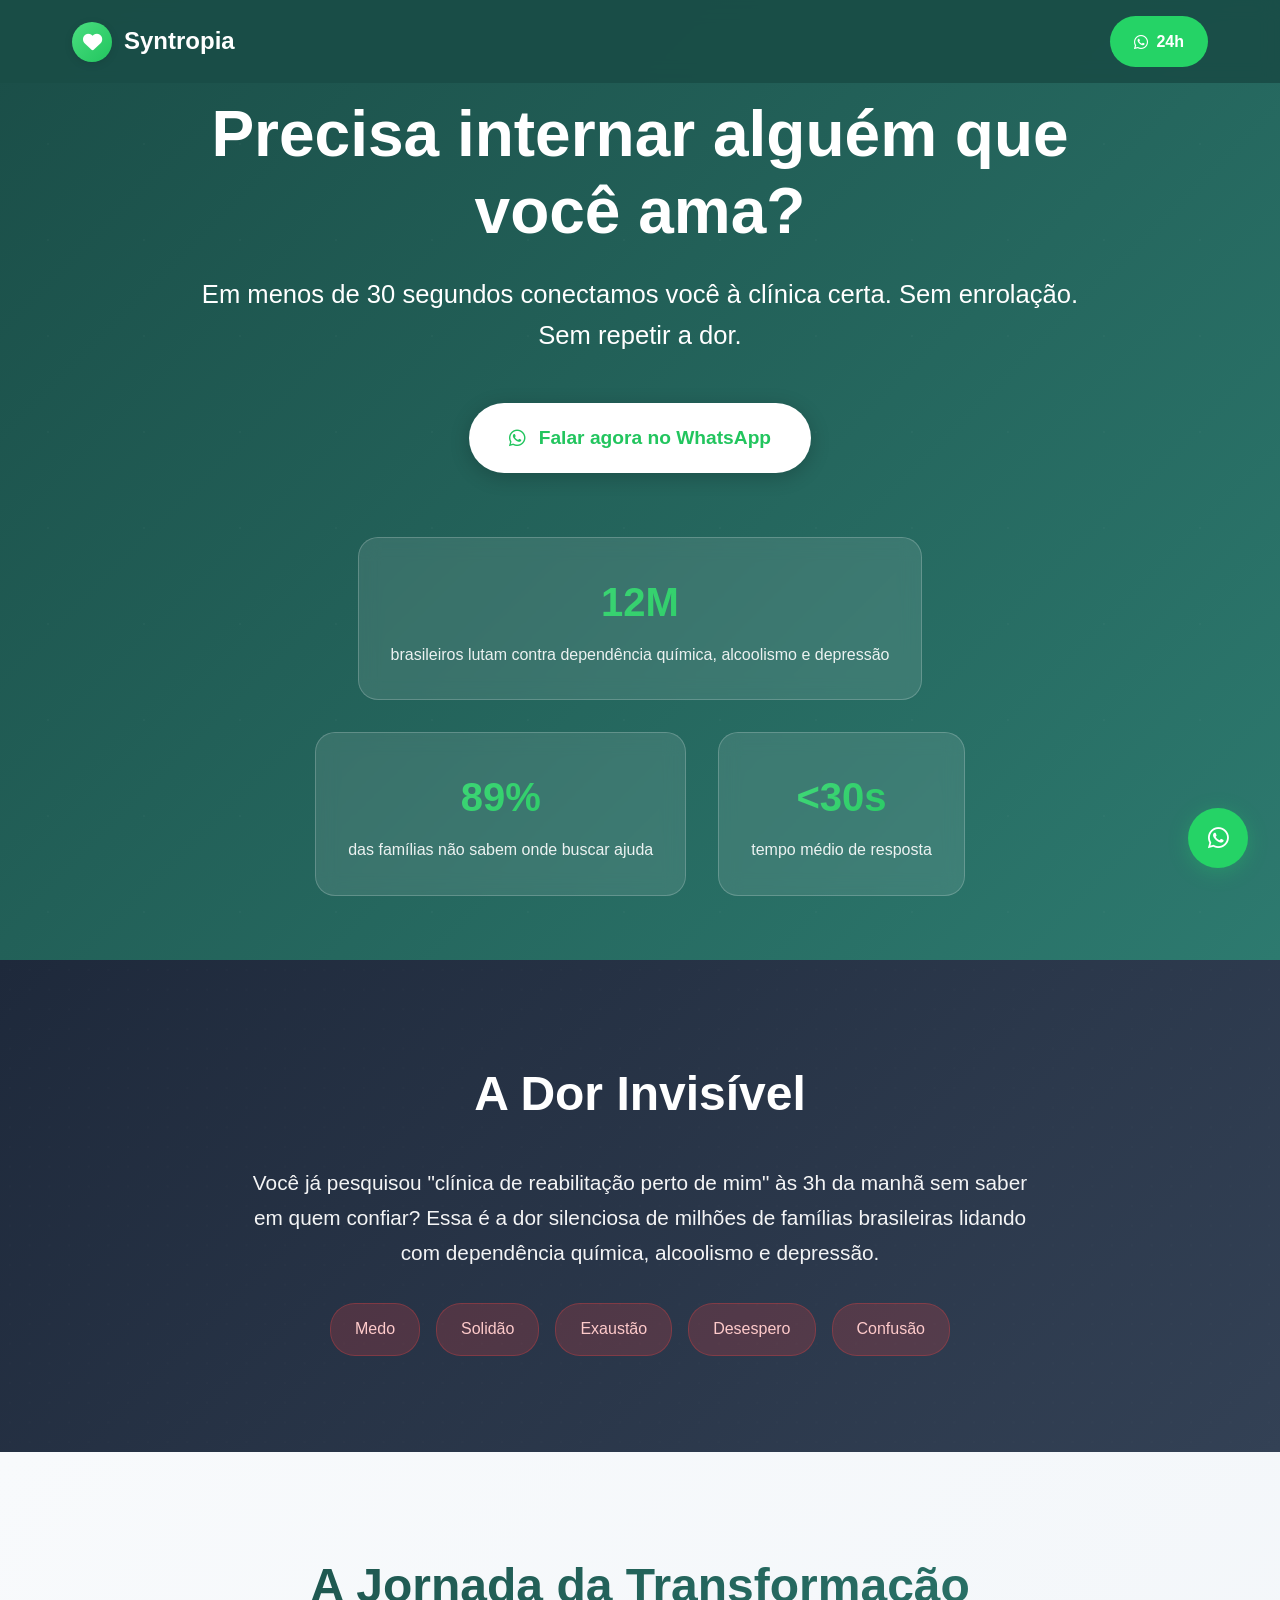
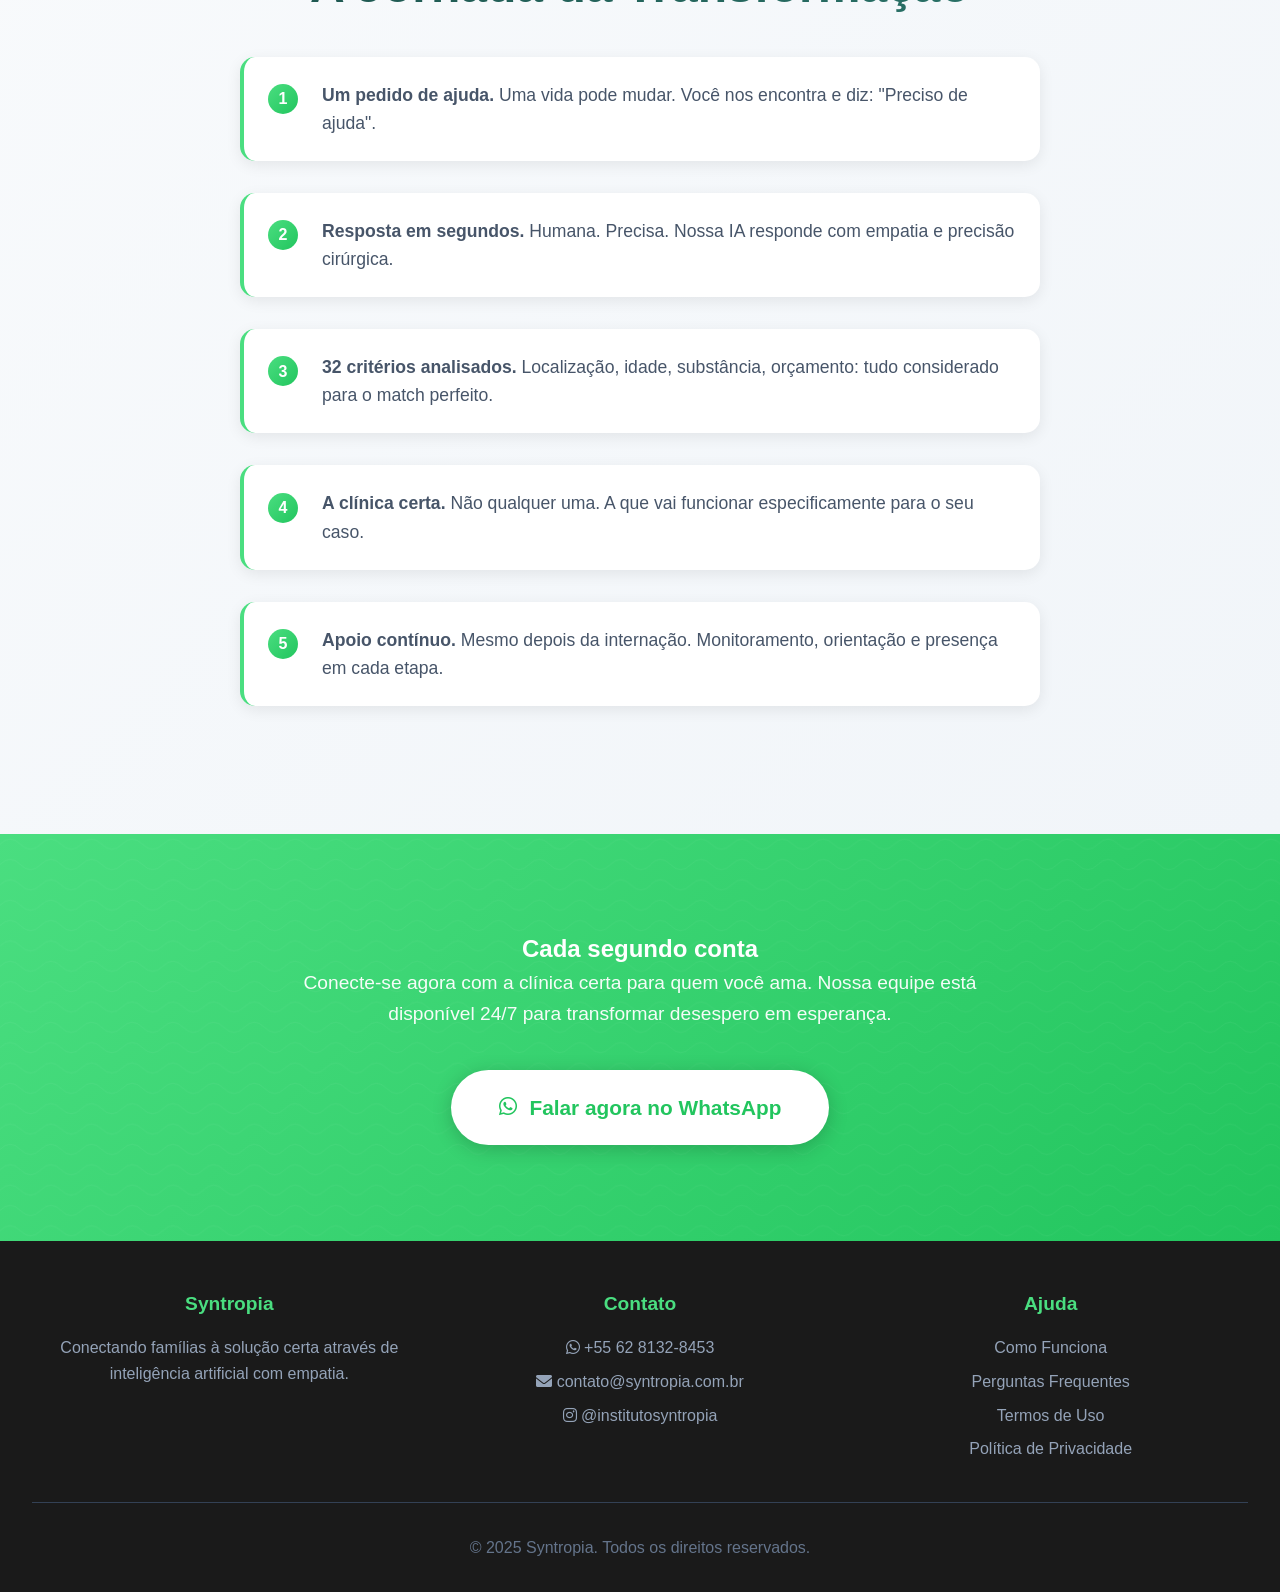
==== syntropia_website (8).html @ 01859d59 "Add files via upload" ====
<!DOCTYPE html>
<html lang="pt-BR">
<head>
    <meta charset="UTF-8">
    <meta name="viewport" content="width=device-width, initial-scale=1.0">
    <title>Syntropia - A Clínica Certa em Segundos</title>
    <link href="https://cdnjs.cloudflare.com/ajax/libs/font-awesome/6.0.0/css/all.min.css" rel="stylesheet">
    <style>
        * {
            margin: 0;
            padding: 0;
            box-sizing: border-box;
        }
        
        body {
            font-family: 'Segoe UI', Tahoma, Geneva, Verdana, sans-serif;
            line-height: 1.6;
            color: #333;
            overflow-x: hidden;
        }
        
        /* Header */
        .header {
            position: fixed;
            top: 0;
            width: 100%;
            background: rgba(26, 77, 71, 0.95);
            backdrop-filter: blur(10px);
            z-index: 1000;
            padding: 1rem 0;
            transition: all 0.3s ease;
        }
        
        .nav {
            display: flex;
            justify-content: space-between;
            align-items: center;
            max-width: 1200px;
            margin: 0 auto;
            padding: 0 2rem;
        }
        
        .logo {
            display: flex;
            align-items: center;
            gap: 12px;
            font-size: 1.5rem;
            font-weight: bold;
            color: white;
            text-decoration: none;
        }
        
        .logo-icon {
            width: 40px;
            height: 40px;
            background: linear-gradient(135deg, #4ade80, #22c55e);
            border-radius: 50%;
            display: flex;
            align-items: center;
            justify-content: center;
            color: white;
            font-size: 1.2rem;
            box-shadow: 0 2px 8px rgba(0, 0, 0, 0.1);
        }
        
        .logo-icon i {
            color: white !important;
            font-size: 1.2rem;
        }
        
        .whatsapp-header {
            background: #25d366;
            color: white;
            padding: 0.8rem 1.5rem;
            border-radius: 50px;
            text-decoration: none;
            font-weight: 600;
            display: flex;
            align-items: center;
            gap: 0.5rem;
            transition: transform 0.3s ease;
            animation: pulse 2s infinite;
        }
        
        .whatsapp-header:hover {
            transform: scale(1.05);
            color: white;
        }
        
        /* Hero Section */
        .hero {
            background: linear-gradient(135deg, #1a4d47 0%, #2d7a6f 100%);
            min-height: 100vh;
            display: flex;
            align-items: center;
            justify-content: center;
            text-align: center;
            color: white;
            padding: 6rem 2rem 4rem;
            position: relative;
            overflow: hidden;
        }
        
        .hero::before {
            content: '';
            position: absolute;
            top: 0;
            left: 0;
            right: 0;
            bottom: 0;
            background: url('data:image/svg+xml,<svg xmlns="http://www.w3.org/2000/svg" viewBox="0 0 1000 1000"><defs><pattern id="grain" width="100" height="100" patternUnits="userSpaceOnUse"><circle cx="50" cy="50" r="1" fill="white" opacity="0.08"/></pattern></defs><rect width="100%" height="100%" fill="url(%23grain)"/></svg>');
            opacity: 0.4;
        }
        
        .hero-content {
            position: relative;
            z-index: 2;
            max-width: 900px;
            margin: 0 auto;
        }
        
        .hero h1 {
            font-size: clamp(2.2rem, 6vw, 4rem);
            font-weight: 700;
            margin-bottom: 1.5rem;
            line-height: 1.2;
            opacity: 0;
            animation: slideUp 1s ease 0.3s forwards;
        }
        
        .hero-subtitle {
            font-size: clamp(1.1rem, 3vw, 1.6rem);
            margin-bottom: 3rem;
            opacity: 0.95;
            font-weight: 400;
            opacity: 0;
            animation: slideUp 1s ease 0.6s forwards;
        }
        
        .btn {
            padding: 1.2rem 2.5rem;
            border-radius: 50px;
            font-size: 1.2rem;
            font-weight: 600;
            text-decoration: none;
            display: inline-flex;
            align-items: center;
            gap: 0.8rem;
            cursor: pointer;
            transition: all 0.3s ease;
            border: none;
            opacity: 0;
            animation: slideUp 1s ease 0.9s forwards;
        }
        
        .btn-primary {
            background: white;
            color: #22c55e;
            box-shadow: 0 4px 20px rgba(0, 0, 0, 0.2);
        }
        
        .btn-primary:hover {
            background: #f8fafc;
            transform: translateY(-3px);
            box-shadow: 0 8px 30px rgba(0, 0, 0, 0.3);
        }
        
        .stats {
            display: flex;
            flex-wrap: wrap;
            gap: 2rem;
            justify-content: center;
            margin-top: 4rem;
        }
        
        .stat {
            background: rgba(255, 255, 255, 0.1);
            backdrop-filter: blur(10px);
            padding: 2rem;
            border-radius: 20px;
            min-width: 220px;
            border: 1px solid rgba(255, 255, 255, 0.2);
            opacity: 0;
            animation: slideUp 1s ease forwards;
        }
        
        .stat:nth-child(1) { animation-delay: 1.2s; }
        .stat:nth-child(2) { animation-delay: 1.5s; }
        .stat:nth-child(3) { animation-delay: 1.8s; }
        
        .stat h2 {
            font-size: 2.5rem;
            margin: 0 0 0.5rem 0;
            background: linear-gradient(135deg, #4ade80, #22c55e);
            -webkit-background-clip: text;
            -webkit-text-fill-color: transparent;
            background-clip: text;
            font-weight: 700;
        }
        
        .stat p {
            font-size: 1rem;
            opacity: 0.9;
            margin: 0;
        }
        
        /* Sections */
        .section {
            padding: 6rem 2rem;
            text-align: center;
        }
        
        .pain {
            background: linear-gradient(135deg, #1e293b 0%, #334155 100%);
            color: white;
            position: relative;
        }
        
        .pain::before {
            content: '';
            position: absolute;
            top: 0;
            left: 0;
            right: 0;
            bottom: 0;
            background: url('data:image/svg+xml,<svg xmlns="http://www.w3.org/2000/svg" viewBox="0 0 1000 1000"><defs><pattern id="dots" width="40" height="40" patternUnits="userSpaceOnUse"><circle cx="20" cy="20" r="1" fill="white" opacity="0.05"/></pattern></defs><rect width="100%" height="100%" fill="url(%23dots)"/></svg>');
        }
        
        .pain-content {
            position: relative;
            z-index: 2;
            max-width: 800px;
            margin: 0 auto;
        }
        
        .section-title {
            font-size: clamp(2rem, 4vw, 3rem);
            font-weight: 700;
            margin-bottom: 2rem;
        }
        
        .pain .section-title {
            color: white;
        }
        
        .pain-description {
            font-size: 1.3rem;
            margin-bottom: 2rem;
            line-height: 1.7;
            opacity: 0.95;
        }
        
        .pain-emotions {
            display: flex;
            flex-wrap: wrap;
            gap: 1rem;
            justify-content: center;
            margin-top: 2rem;
        }
        
        .emotion {
            background: rgba(239, 68, 68, 0.2);
            color: #fecaca;
            padding: 0.8rem 1.5rem;
            border-radius: 25px;
            font-weight: 500;
            border: 1px solid rgba(239, 68, 68, 0.3);
            font-size: 1rem;
        }
        
        .journey {
            background: linear-gradient(135deg, #f8fafc 0%, #f1f5f9 100%);
        }
        
        .journey .section-title {
            background: linear-gradient(135deg, #1a4d47, #2d7a6f);
            -webkit-background-clip: text;
            -webkit-text-fill-color: transparent;
            background-clip: text;
        }
        
        .journey-steps {
            max-width: 800px;
            margin: 0 auto;
            text-align: left;
        }
        
        .step {
            display: flex;
            align-items: flex-start;
            gap: 1.5rem;
            margin-bottom: 2rem;
            padding: 1.5rem;
            background: white;
            border-radius: 15px;
            box-shadow: 0 4px 15px rgba(0, 0, 0, 0.08);
            border-left: 4px solid #4ade80;
            transition: transform 0.3s ease, box-shadow 0.3s ease;
        }
        
        .step:hover {
            transform: translateX(5px);
            box-shadow: 0 8px 25px rgba(0, 0, 0, 0.12);
        }
        
        .step-number {
            background: linear-gradient(135deg, #4ade80, #22c55e);
            color: white;
            width: 30px;
            height: 30px;
            border-radius: 50%;
            display: flex;
            align-items: center;
            justify-content: center;
            font-weight: bold;
            flex-shrink: 0;
            margin-top: 0.2rem;
        }
        
        .step-content p {
            font-size: 1.1rem;
            line-height: 1.6;
            color: #475569;
            margin: 0;
        }
        
        .cta {
            background: linear-gradient(135deg, #4ade80 0%, #22c55e 100%);
            color: white;
            position: relative;
            overflow: hidden;
        }
        
        .cta::before {
            content: '';
            position: absolute;
            top: 0;
            left: 0;
            right: 0;
            bottom: 0;
            background: url('data:image/svg+xml,<svg xmlns="http://www.w3.org/2000/svg" viewBox="0 0 1000 1000"><defs><pattern id="waves" width="100" height="50" patternUnits="userSpaceOnUse"><path d="M0 25 Q25 0 50 25 T100 25" stroke="white" stroke-width="1" fill="none" opacity="0.1"/></pattern></defs><rect width="100%" height="100%" fill="url(%23waves)"/></svg>');
        }
        
        .cta-content {
            position: relative;
            z-index: 2;
            max-width: 700px;
            margin: 0 auto;
        }
        
        .cta .section-title {
            color: white;
            margin-bottom: 1.5rem;
        }
        
        .cta p {
            font-size: 1.2rem;
            margin-bottom: 2.5rem;
            opacity: 0.95;
            line-height: 1.6;
        }
        
        .cta .btn-primary {
            background: white;
            color: #22c55e;
            font-size: 1.3rem;
            padding: 1.3rem 3rem;
        }
        
        /* Footer */
        footer {
            background: #1a1a1a;
            color: #94a3b8;
            padding: 3rem 2rem 2rem;
            text-align: center;
        }
        
        .footer-content {
            max-width: 1200px;
            margin: 0 auto;
            display: grid;
            grid-template-columns: repeat(auto-fit, minmax(250px, 1fr));
            gap: 2rem;
            margin-bottom: 2rem;
        }
        
        .footer-section h3 {
            color: #4ade80;
            margin-bottom: 1rem;
            font-size: 1.2rem;
        }
        
        .footer-section p, .footer-section a {
            color: #94a3b8;
            text-decoration: none;
            margin-bottom: 0.5rem;
            display: block;
            transition: color 0.3s ease;
        }
        
        .footer-section a:hover {
            color: #4ade80;
        }
        
        .footer-bottom {
            border-top: 1px solid #334155;
            padding-top: 2rem;
            color: #64748b;
        }
        
        /* WhatsApp Float Button */
        .whatsapp-float {
            position: fixed;
            bottom: 2rem;
            right: 2rem;
            background: #25d366;
            color: white;
            width: 60px;
            height: 60px;
            border-radius: 50%;
            display: flex;
            align-items: center;
            justify-content: center;
            font-size: 1.5rem;
            text-decoration: none;
            box-shadow: 0 4px 20px rgba(37, 211, 102, 0.3);
            z-index: 1000;
            transition: transform 0.3s ease;
            animation: pulse 2s infinite;
        }
        
        .whatsapp-float:hover {
            transform: scale(1.1);
            color: white;
        }
        
        /* Animations */
        @keyframes slideUp {
            from {
                opacity: 0;
                transform: translateY(30px);
            }
            to {
                opacity: 1;
                transform: translateY(0);
            }
        }
        
        @keyframes pulse {
            0% { box-shadow: 0 0 0 0 rgba(37, 211, 102, 0.7); }
            70% { box-shadow: 0 0 0 10px rgba(37, 211, 102, 0); }
            100% { box-shadow: 0 0 0 0 rgba(37, 211, 102, 0); }
        }
        
        /* Scroll animations */
        .fade-in {
            opacity: 0;
            transform: translateY(30px);
            transition: all 0.8s ease;
        }
        
        .fade-in.visible {
            opacity: 1;
            transform: translateY(0);
        }
        
        /* Mobile Responsive */
        @media (max-width: 768px) {
            .header {
                padding: 0.8rem 0;
            }
            
            .nav {
                padding: 0 1rem;
            }
            
            .whatsapp-header {
                padding: 0.6rem 1rem;
                font-size: 0.9rem;
            }
            
            .hero {
                padding: 5rem 1rem 3rem;
                min-height: 90vh;
            }
            
            .section {
                padding: 4rem 1rem;
            }
            
            .stats {
                gap: 1rem;
            }
            
            .stat {
                padding: 1.5rem;
                min-width: 180px;
            }
            
            .step {
                flex-direction: column;
                text-align: center;
                gap: 1rem;
            }
            
            .journey-steps {
                text-align: center;
            }
            
            .btn {
                padding: 1rem 2rem;
                font-size: 1.1rem;
            }
            
            .whatsapp-float {
                width: 55px;
                height: 55px;
                bottom: 1.5rem;
                right: 1.5rem;
            }
        }
        
        @media (max-width: 480px) {
            .hero h1 {
                font-size: 2rem;
            }
            
            .hero-subtitle {
                font-size: 1rem;
            }
            
            .stat h2 {
                font-size: 2rem;
            }
            
            .section-title {
                font-size: 1.8rem;
            }
        }
    </style>
</head>
<body>
    <!-- Header -->
    <header class="header">
        <nav class="nav">
            <a href="#" class="logo">
                <div class="logo-icon">
                    <i class="fas fa-heart"></i>
                </div>
                Syntropia
            </a>
            <a href="https://wa.me/556281328453" target="_blank" class="whatsapp-header">
                <i class="fab fa-whatsapp"></i>
                24h
            </a>
        </nav>
    </header>

    <!-- Hero -->
    <section class="hero">
        <div class="hero-content">
            <h1>Precisa internar alguém que você ama?</h1>
            <p class="hero-subtitle">Em menos de 30 segundos conectamos você à clínica certa. Sem enrolação. Sem repetir a dor.</p>
            <a href="https://wa.me/556281328453" target="_blank" class="btn btn-primary">
                <i class="fab fa-whatsapp"></i> 
                Falar agora no WhatsApp
            </a>
            <div class="stats">
                <div class="stat">
                    <h2>12M</h2>
                    <p>brasileiros lutam contra dependência química, alcoolismo e depressão</p>
                </div>
                <div class="stat">
                    <h2>89%</h2>
                    <p>das famílias não sabem onde buscar ajuda</p>
                </div>
                <div class="stat">
                    <h2>&lt;30s</h2>
                    <p>tempo médio de resposta</p>
                </div>
            </div>
        </div>
    </section>

    <!-- Pain Section -->
    <section class="section pain fade-in">
        <div class="pain-content">
            <h2 class="section-title">A Dor Invisível</h2>
            <p class="pain-description">
                Você já pesquisou "clínica de reabilitação perto de mim" às 3h da manhã sem saber em quem confiar? 
                Essa é a dor silenciosa de milhões de famílias brasileiras lidando com dependência química, alcoolismo e depressão.
            </p>
            <div class="pain-emotions">
                <span class="emotion">Medo</span>
                <span class="emotion">Solidão</span>
                <span class="emotion">Exaustão</span>
                <span class="emotion">Desespero</span>
                <span class="emotion">Confusão</span>
            </div>
        </div>
    </section>

    <!-- Journey Section -->
    <section class="section journey fade-in">
        <h2 class="section-title">A Jornada da Transformação</h2>
        <div class="journey-steps">
            <div class="step">
                <div class="step-number">1</div>
                <div class="step-content">
                    <p><strong>Um pedido de ajuda.</strong> Uma vida pode mudar. Você nos encontra e diz: "Preciso de ajuda".</p>
                </div>
            </div>
            <div class="step">
                <div class="step-number">2</div>
                <div class="step-content">
                    <p><strong>Resposta em segundos.</strong> Humana. Precisa. Nossa IA responde com empatia e precisão cirúrgica.</p>
                </div>
            </div>
            <div class="step">
                <div class="step-number">3</div>
                <div class="step-content">
                    <p><strong>32 critérios analisados.</strong> Localização, idade, substância, orçamento: tudo considerado para o match perfeito.</p>
                </div>
            </div>
            <div class="step">
                <div class="step-number">4</div>
                <div class="step-content">
                    <p><strong>A clínica certa.</strong> Não qualquer uma. A que vai funcionar especificamente para o seu caso.</p>
                </div>
            </div>
            <div class="step">
                <div class="step-number">5</div>
                <div class="step-content">
                    <p><strong>Apoio contínuo.</strong> Mesmo depois da internação. Monitoramento, orientação e presença em cada etapa.</p>
                </div>
            </div>
        </div>
    </section>

    <!-- CTA Section -->
    <section class="section cta fade-in">
        <div class="cta-content">
            <h2>Cada segundo conta</h2>
            <p>Conecte-se agora com a clínica certa para quem você ama. Nossa equipe está disponível 24/7 para transformar desespero em esperança.</p>
            <a href="https://wa.me/556281328453" target="_blank" class="btn btn-primary">
                <i class="fab fa-whatsapp"></i> 
                Falar agora no WhatsApp
            </a>
        </div>
    </section>

    <!-- Footer -->
    <footer>
        <div class="footer-content">
            <div class="footer-section">
                <h3>Syntropia</h3>
                <p>Conectando famílias à solução certa através de inteligência artificial com empatia.</p>
            </div>
            <div class="footer-section">
                <h3>Contato</h3>
                <a href="https://wa.me/556281328453">
                    <i class="fab fa-whatsapp"></i> +55 62 8132-8453
                </a>
                <a href="mailto:contato@syntropia.com.br">
                    <i class="fas fa-envelope"></i> contato@syntropia.com.br
                </a>
                <a href="https://instagram.com/institutosyntropia" target="_blank">
                    <i class="fab fa-instagram"></i> @institutosyntropia
                </a>
            </div>
            <div class="footer-section">
                <h3>Ajuda</h3>
                <a href="#">Como Funciona</a>
                <a href="#">Perguntas Frequentes</a>
                <a href="#">Termos de Uso</a>
                <a href="#">Política de Privacidade</a>
            </div>
        </div>
        <div class="footer-bottom">
            <p>&copy; 2025 Syntropia. Todos os direitos reservados.</p>
        </div>
    </footer>

    <!-- WhatsApp Float Button -->
    <a href="https://wa.me/556281328453" class="whatsapp-float" target="_blank">
        <i class="fab fa-whatsapp"></i>
    </a>

    <script>
        // Header scroll effect
        window.addEventListener('scroll', () => {
            const header = document.querySelector('.header');
            if (window.scrollY > 100) {
                header.style.background = 'rgba(26, 77, 71, 0.98)';
            } else {
                header.style.background = 'rgba(26, 77, 71, 0.95)';
            }
        });

        // Fade in animation on scroll
        const observerOptions = {
            threshold: 0.1,
            rootMargin: '0px 0px -50px 0px'
        };

        const observer = new IntersectionObserver((entries) => {
            entries.forEach(entry => {
                if (entry.isIntersecting) {
                    entry.target.classList.add('visible');
                }
            });
        }, observerOptions);

        document.querySelectorAll('.fade-in').forEach(el => {
            observer.observe(el);
        });

        // Smooth scrolling for internal links
        document.querySelectorAll('a[href^="#"]').forEach(anchor => {
            anchor.addEventListener('click', function (e) {
                e.preventDefault();
                const target = document.querySelector(this.getAttribute('href'));
                if (target) {
                    target.scrollIntoView({
                        behavior: 'smooth',
                        block: 'start'
                    });
                }
            });
        });
    </script>
</body>
</html>
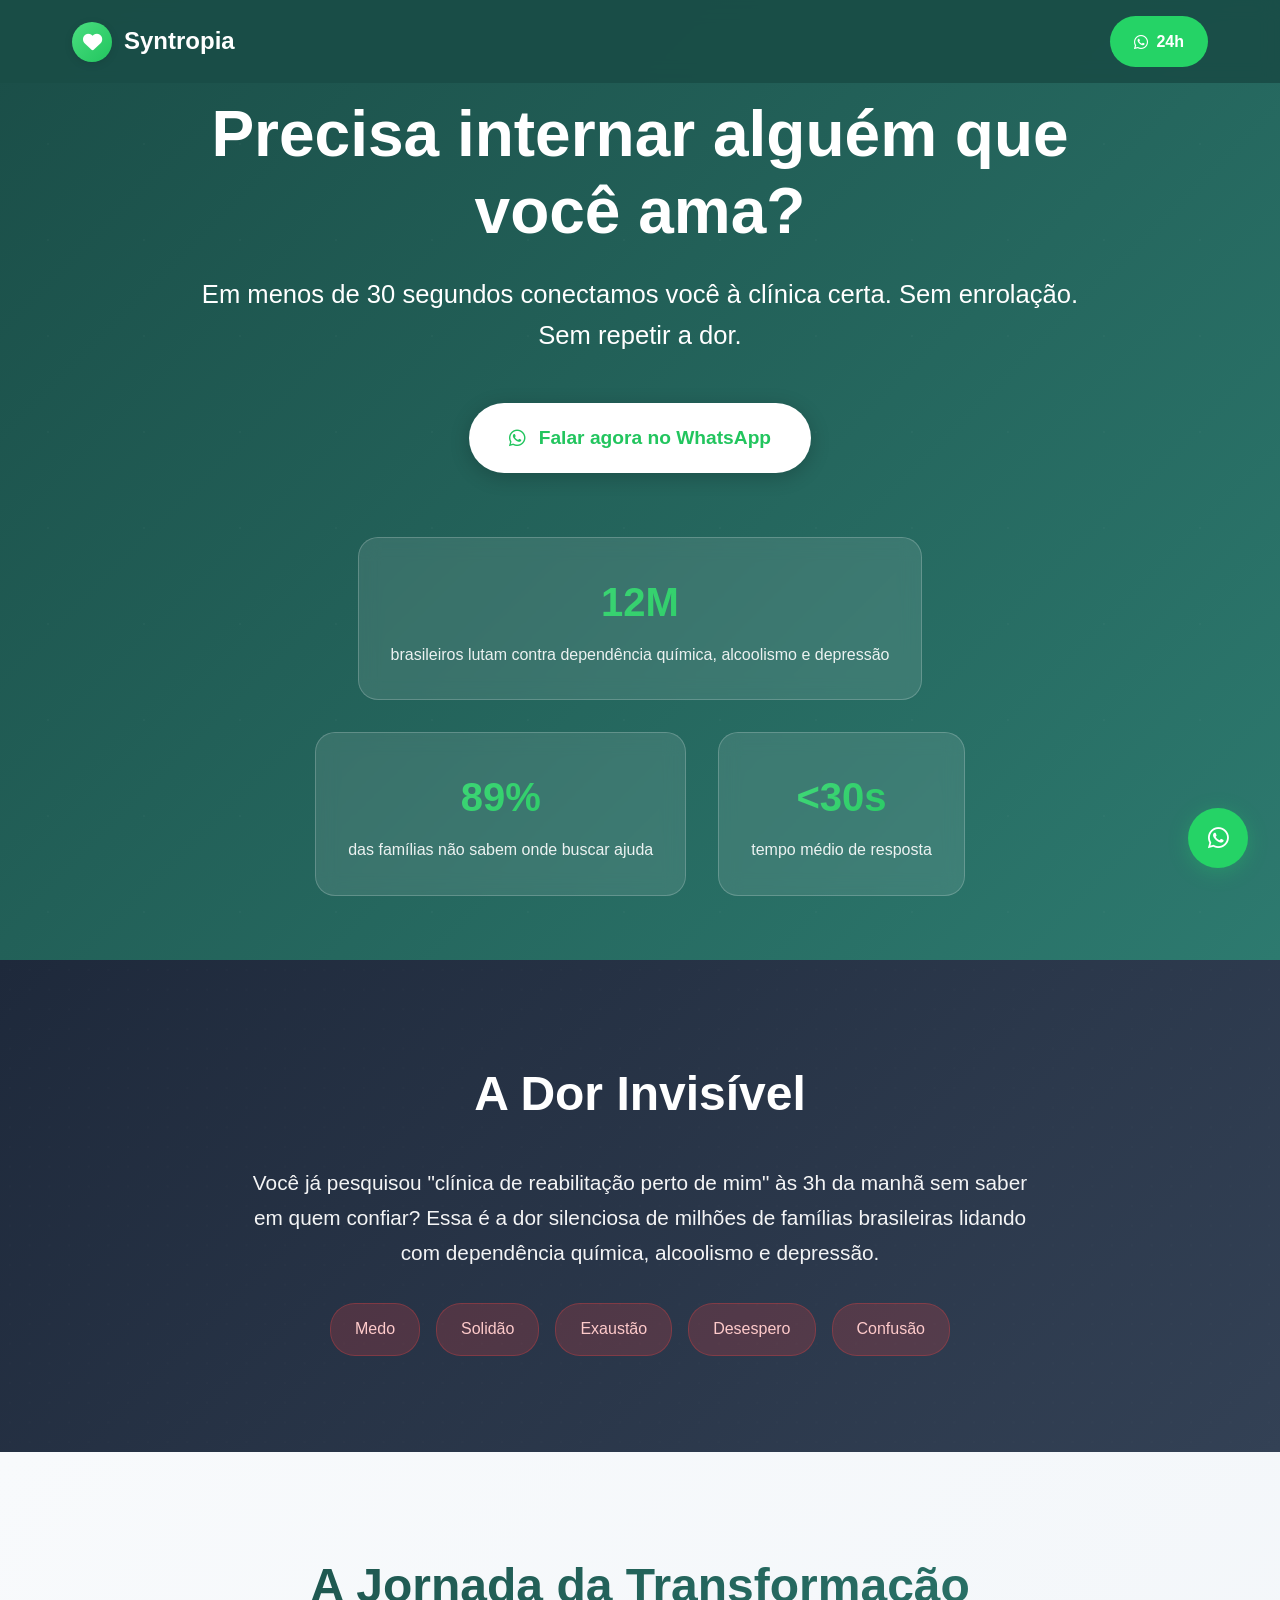
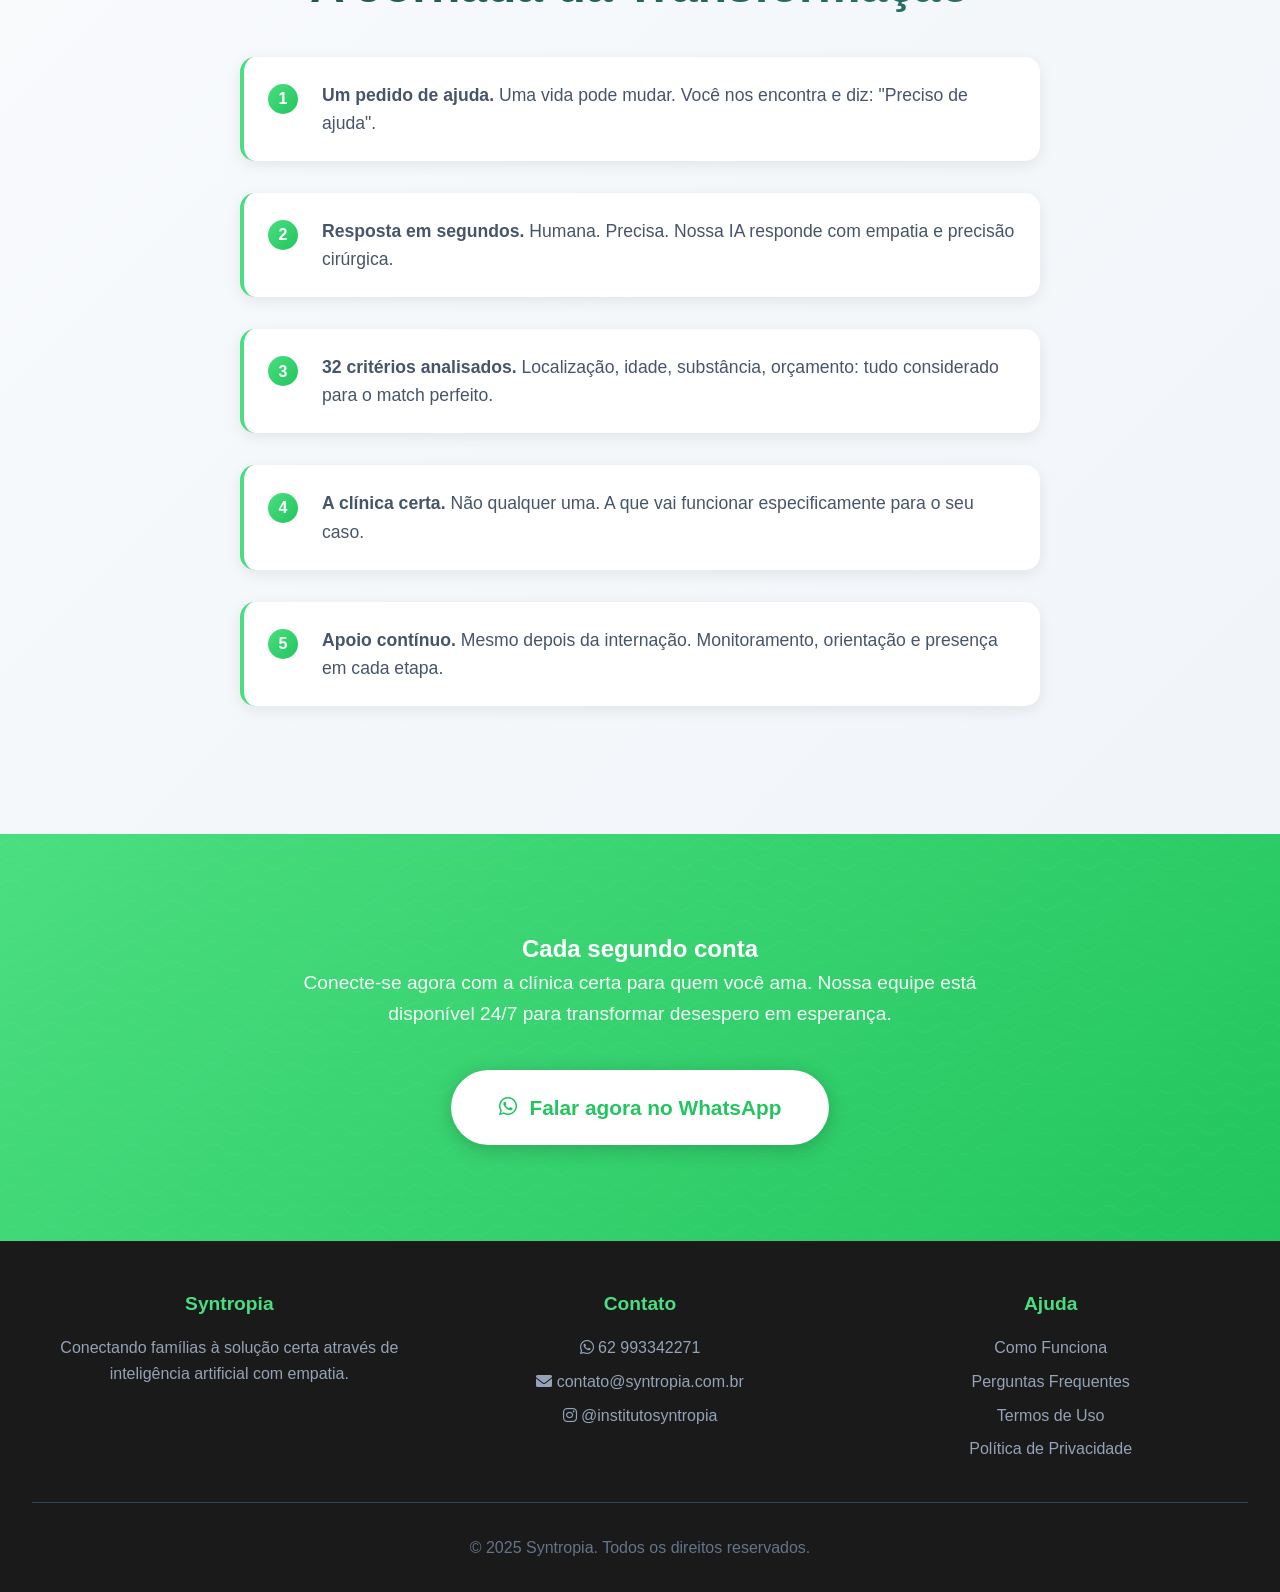
==== commit d1396b01: "Atualiza número de telefone no index.html" ====
--- a/syntropia_website (8).html
+++ b/syntropia_website (8).html
@@ -549,7 +549,7 @@
                 </div>
                 Syntropia
             </a>
-            <a href="https://wa.me/556281328453" target="_blank" class="whatsapp-header">
+            <a href="https://wa.me/5562993342271" target="_blank" class="whatsapp-header">
                 <i class="fab fa-whatsapp"></i>
                 24h
             </a>
@@ -561,7 +561,7 @@
         <div class="hero-content">
             <h1>Precisa internar alguém que você ama?</h1>
             <p class="hero-subtitle">Em menos de 30 segundos conectamos você à clínica certa. Sem enrolação. Sem repetir a dor.</p>
-            <a href="https://wa.me/556281328453" target="_blank" class="btn btn-primary">
+            <a href="https://wa.me/5562993342271" target="_blank" class="btn btn-primary">
                 <i class="fab fa-whatsapp"></i> 
                 Falar agora no WhatsApp
             </a>
@@ -642,7 +642,7 @@
         <div class="cta-content">
             <h2>Cada segundo conta</h2>
             <p>Conecte-se agora com a clínica certa para quem você ama. Nossa equipe está disponível 24/7 para transformar desespero em esperança.</p>
-            <a href="https://wa.me/556281328453" target="_blank" class="btn btn-primary">
+            <a href="https://wa.me/5562993342271" target="_blank" class="btn btn-primary">
                 <i class="fab fa-whatsapp"></i> 
                 Falar agora no WhatsApp
             </a>
@@ -658,8 +658,8 @@
             </div>
             <div class="footer-section">
                 <h3>Contato</h3>
-                <a href="https://wa.me/556281328453">
-                    <i class="fab fa-whatsapp"></i> +55 62 8132-8453
+                <a href="https://wa.me/5562993342271">
+                    <i class="fab fa-whatsapp"></i> 62 993342271
                 </a>
                 <a href="mailto:contato@syntropia.com.br">
                     <i class="fas fa-envelope"></i> contato@syntropia.com.br
@@ -682,7 +682,7 @@
     </footer>
 
     <!-- WhatsApp Float Button -->
-    <a href="https://wa.me/556281328453" class="whatsapp-float" target="_blank">
+    <a href="https://wa.me/5562993342271" class="whatsapp-float" target="_blank">
         <i class="fab fa-whatsapp"></i>
     </a>
 
